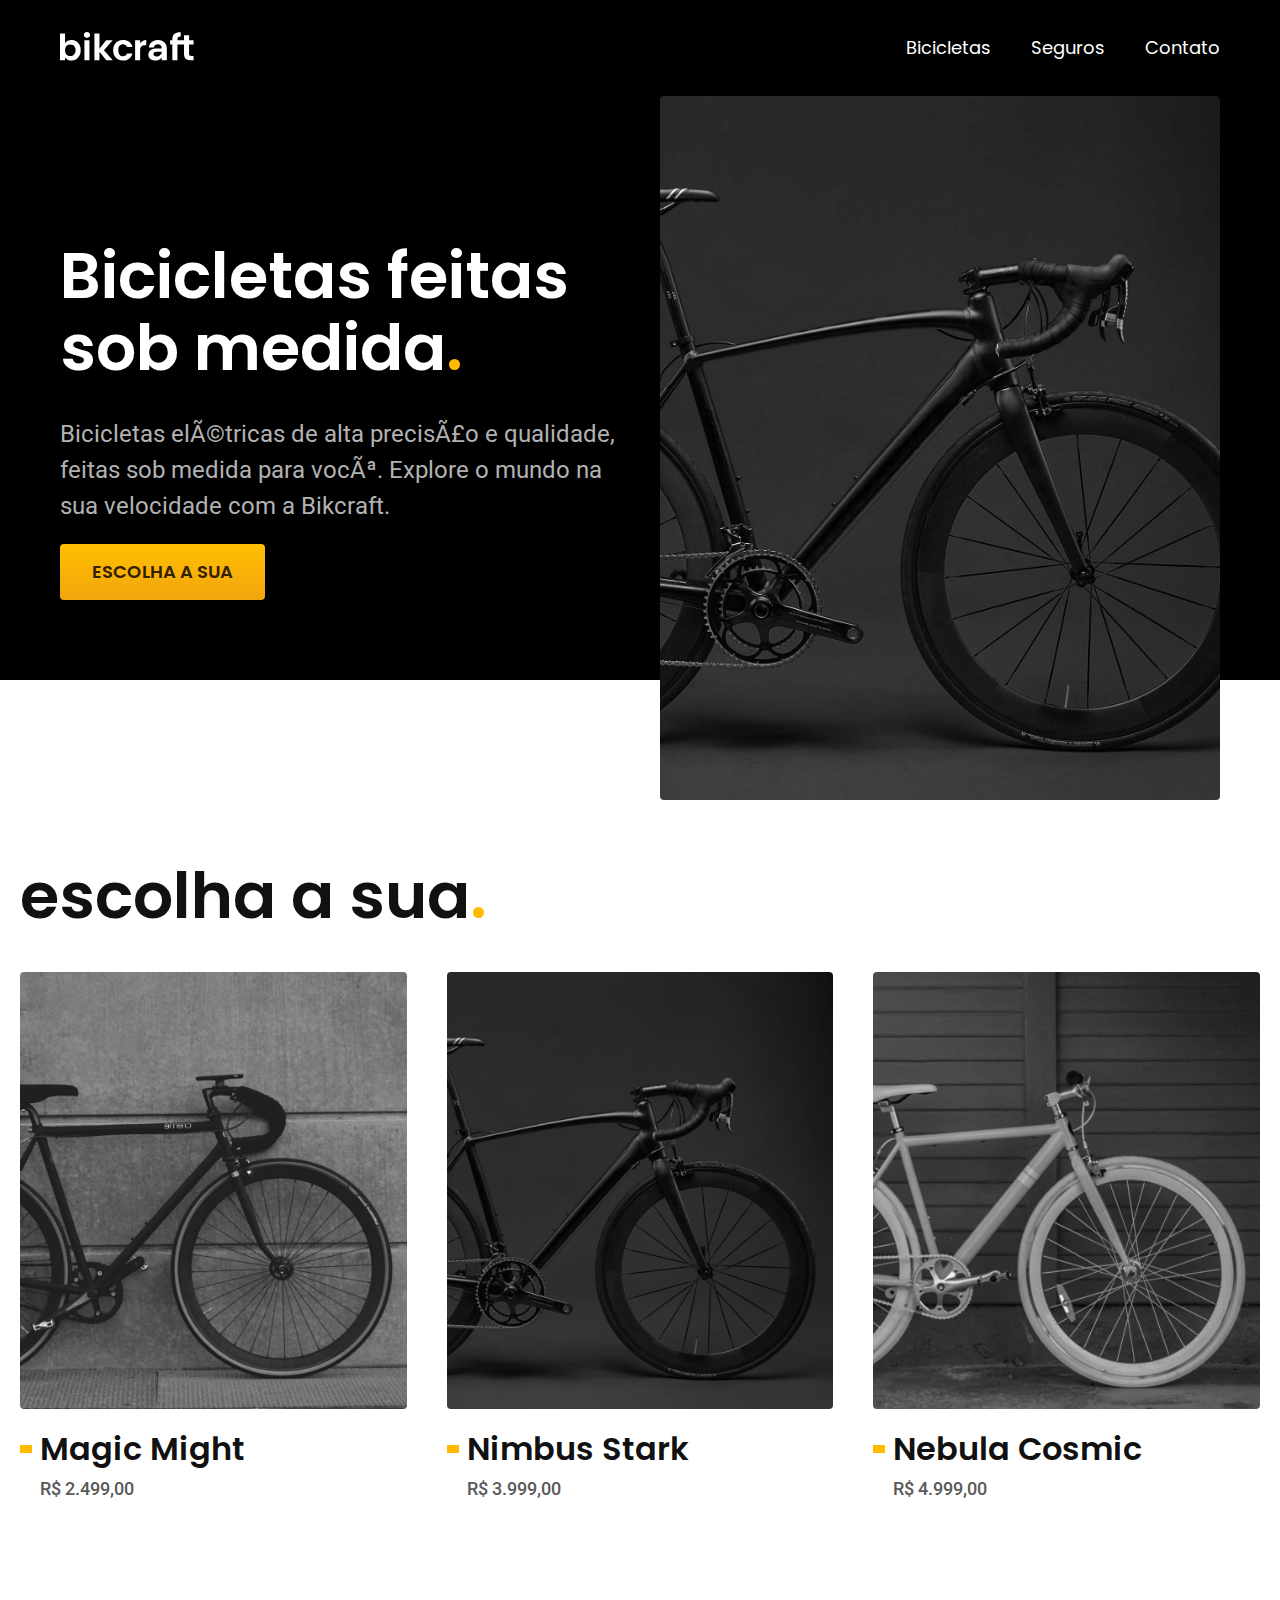
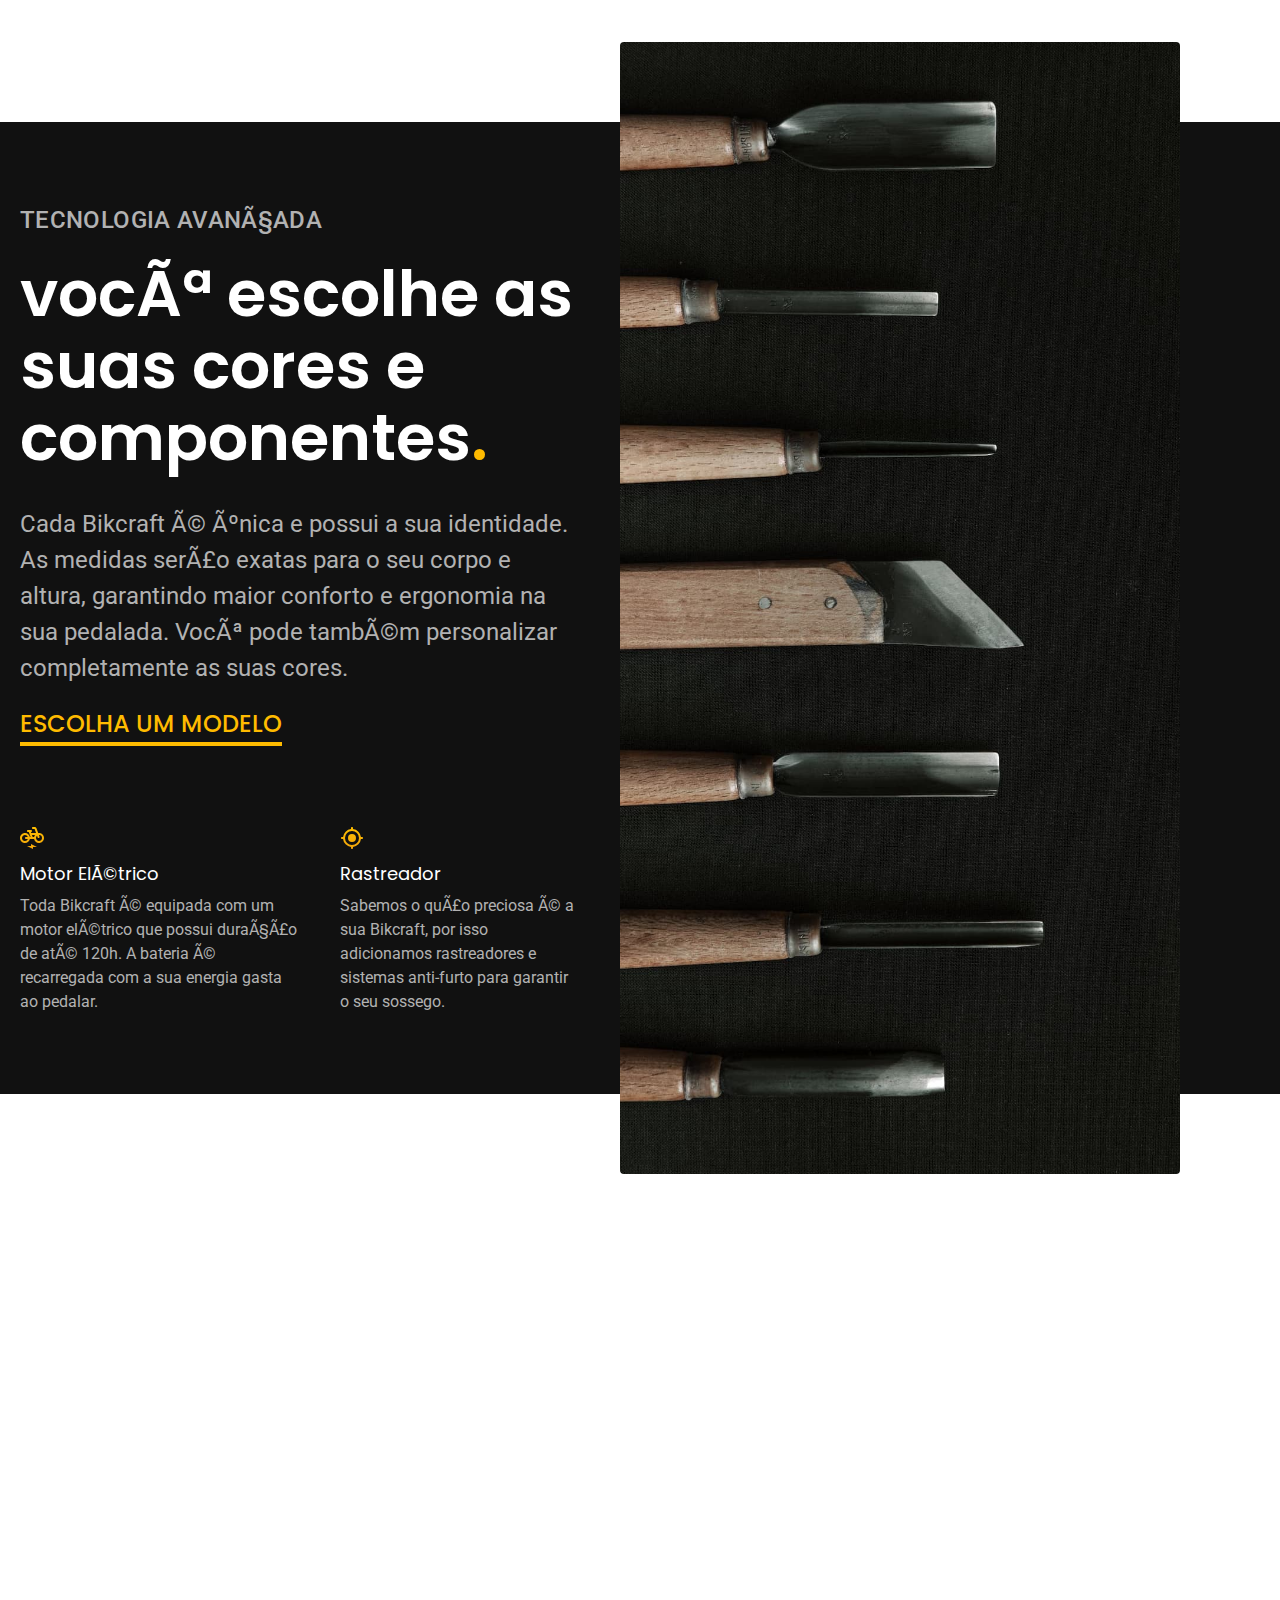
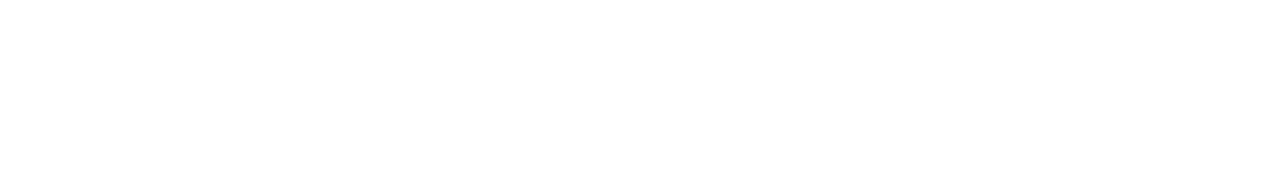
==== index.html @ 976c229e "tecnologia" ====
<!DOCTYPE html>
<html lang="pt-br">

<head>
    <meta charset="UFT-8">
    <meta name="viewport" content="width=device-width, initial-scale=1.0">
    <title>Bikcraft - Bicicletas Elétricas</title>
    <meta name="description" content="Bicicletas elétricas de alta precisão e qualidade, feitas sob medida para você. Explore o mundo na sua velocidade com a Bikcraft.">
    <link rel="stylesheet" href="./css/style.css">
    <link rel="preconnect" href="https://fonts.googleapis.com">
    <link rel="preconnect" href="https://fonts.gstatic.com" crossorigin>
    <link href="https://fonts.googleapis.com/css2?family=Poppins:wght@400;600&family=Roboto:wght@400;500&display=swap" rel="stylesheet">
</head>

<body>
    <header class="header-bg">
        <div class="header container">
            <a href="./"><img src="./img/bikcraft.svg" alt="Bikcraft"></a>

            <nav aria-label="primaria">
                <ul class="header-menu font-1-m cor-0">
                    <li><a href="./bicicletas.html">Bicicletas</a></li>
                    <li><a href="./seguros.html">Seguros</a></li>
                    <li><a href="./contato.html">Contato</a></li>
                </ul>
            </nav>
        </div>
    </header>

    <main class="introducao-bg">
        <div class="introducao container">
            <div class="introducao-conteudo">
                <h1 class="font-1-xxl cor-0">Bicicletas feitas sob medida<span class="cor-p1">.</span></h1>
                <p class="font-2-l cor-5">Bicicletas elétricas de alta precisão e qualidade, feitas sob medida para você. Explore o mundo na sua velocidade com a Bikcraft.</p>
                <a class="botao" href="./bicicletas.html">Escolha a sua</a>
            </div>

            <div class="introducao-imagem">
                <img src="./img/fotos/introducao.jpg" alt="Bicicleta elétrica preta.">
            </div>
        </div>
    </main>

    <article class="bicicletas-lista">
        <h2 class="container font-1-xxl">escolha a sua<span class="cor-p1">.</span></h2>

        <ul>
            <li>
                <a href="./bicicletas/magic.html">
                    <img src="./img/bicicletas/magic-home.jpg" alt="Bicicleta preta">
                    <h3 class="font-1-xl">Magic Might</h3>
                    <span class="font-2-m cor-8">R$ 2.499,00</span>
                </a>
            </li>

            <li>
                <a href="./bicicletas/nimbus.html">
                    <img src="./img/bicicletas/nimbus-home.jpg" alt="Bicicleta preta">
                    <h3 class="font-1-xl">Nimbus Stark</h3>
                    <span class="font-2-m cor-8">R$ 3.999,00</span>
                </a>
            </li>

            <li>
                <a href="./bicicletas/nebula.html">
                    <img src="./img/bicicletas/nebula-home.jpg" alt="Bicicleta preta">
                    <h3 class="font-1-xl">Nebula Cosmic</h3>
                    <span class="font-2-m cor-8">R$ 4.999,00</span>
                </a>
            </li>
        </ul>
    </article>

    <article class="tecnologia-bg">
        <div class="tecnologia container">
            <div class="tecnologia-conteudo">
                <span class="font-2-l-b cor-5">Tecnologia Avançada</span>
                <h2 class="font-1-xxl cor-0">você escolhe as suas cores e componentes<span class="cor-p1">.</span></h2>
                <p class="font-2-l cor-5">Cada Bikcraft é única e possui a sua identidade. As medidas serão exatas para o seu corpo e altura, garantindo maior conforto e ergonomia na sua pedalada. Você pode também personalizar completamente as suas cores.</p>
                <a class="link" href="./bicicletas.html">Escolha um modelo</a>
                <div class="tecnologia-vantagens">
                    <div>
                        <img src="./img/icones/eletrica.svg" alt="">
                        <h3 class="font-1-m cor-0">Motor Elétrico</h3>
                        <p class="font-2-s cor-5">Toda Bikcraft é equipada com um motor elétrico que possui duração de até 120h. A bateria é recarregada com a sua energia gasta ao pedalar.</p>
                    </div>
                    <div>
                        <img src="./img/icones/rastreador.svg" alt="">
                        <h3 class="font-1-m cor-0">Rastreador</h3>
                        <p class="font-2-s cor-5">Sabemos o quão preciosa é a sua Bikcraft, por isso adicionamos rastreadores e sistemas anti-furto para garantir o seu sossego.</p>
                    </div>
                </div>
            </div>
            <div class="tecnologia-imagem">
                <img src="./img/fotos/tecnologia.jpg" alt="">
            </div>
        </div>
    </article>
</body>

</html>
---- css/style.css ----
@import "./global/global.css";
@import "./utilidades/tipografia.css";
@import "./utilidades/cores.css";

@import "./global/header.css";

/* Utilidades */
@import "./utilidades/componentes.css";

/* Home */
@import "./home/introducao.css";
@import "./home/tecnologia.css";

/* Bicicletas */
@import "./bicicletas/bicicletas-lista.css";
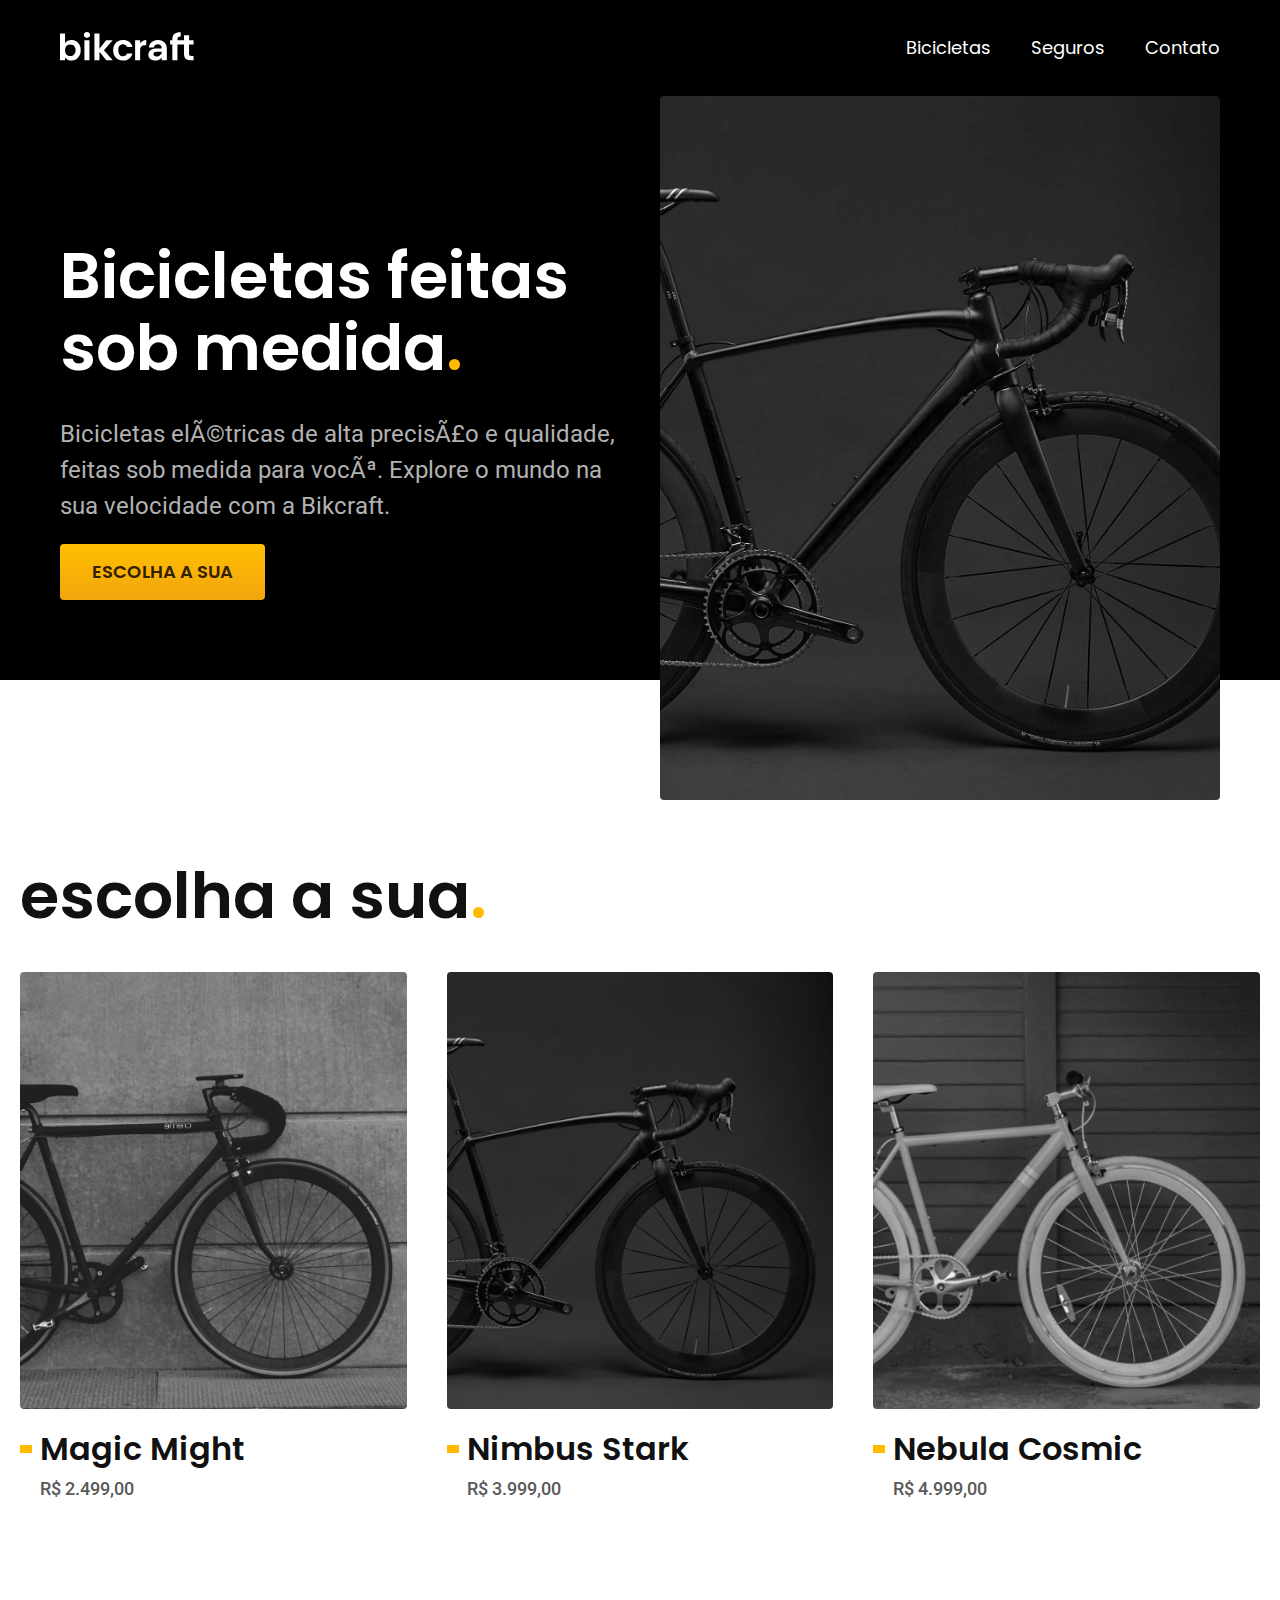
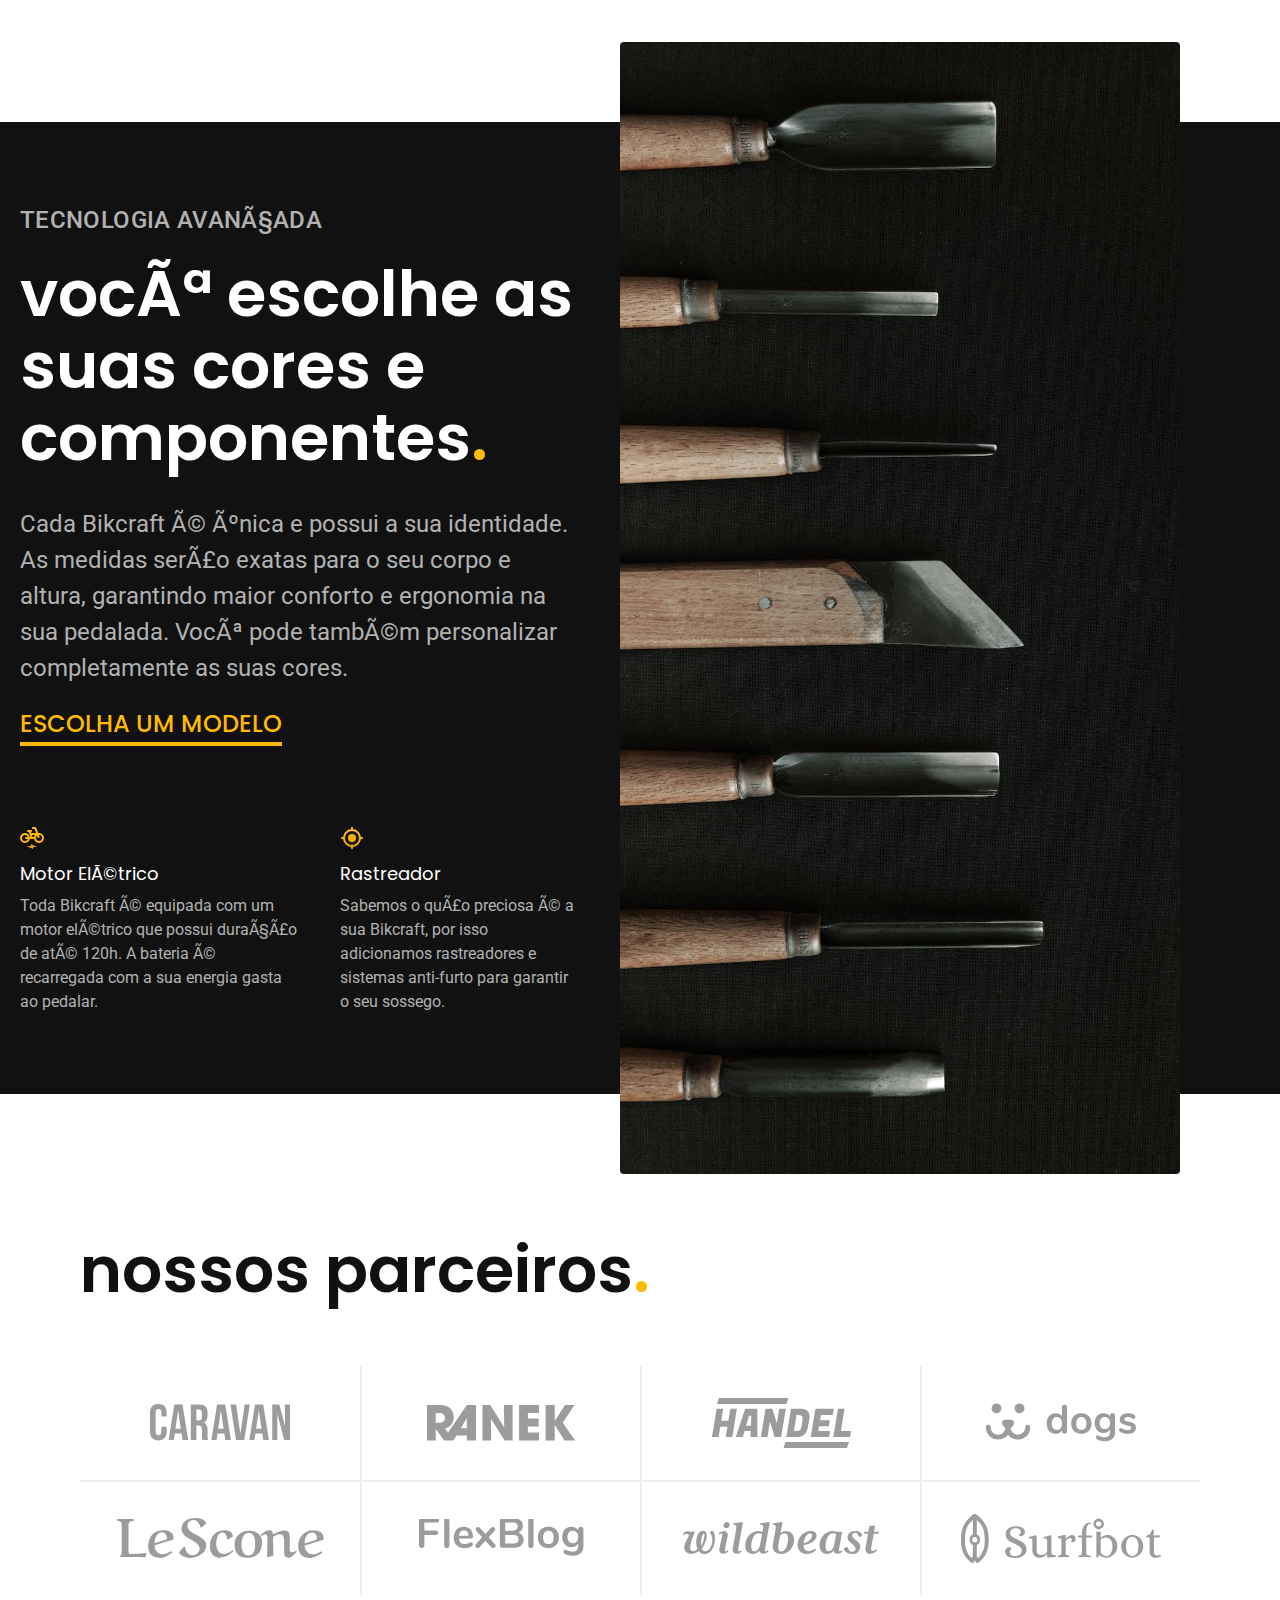
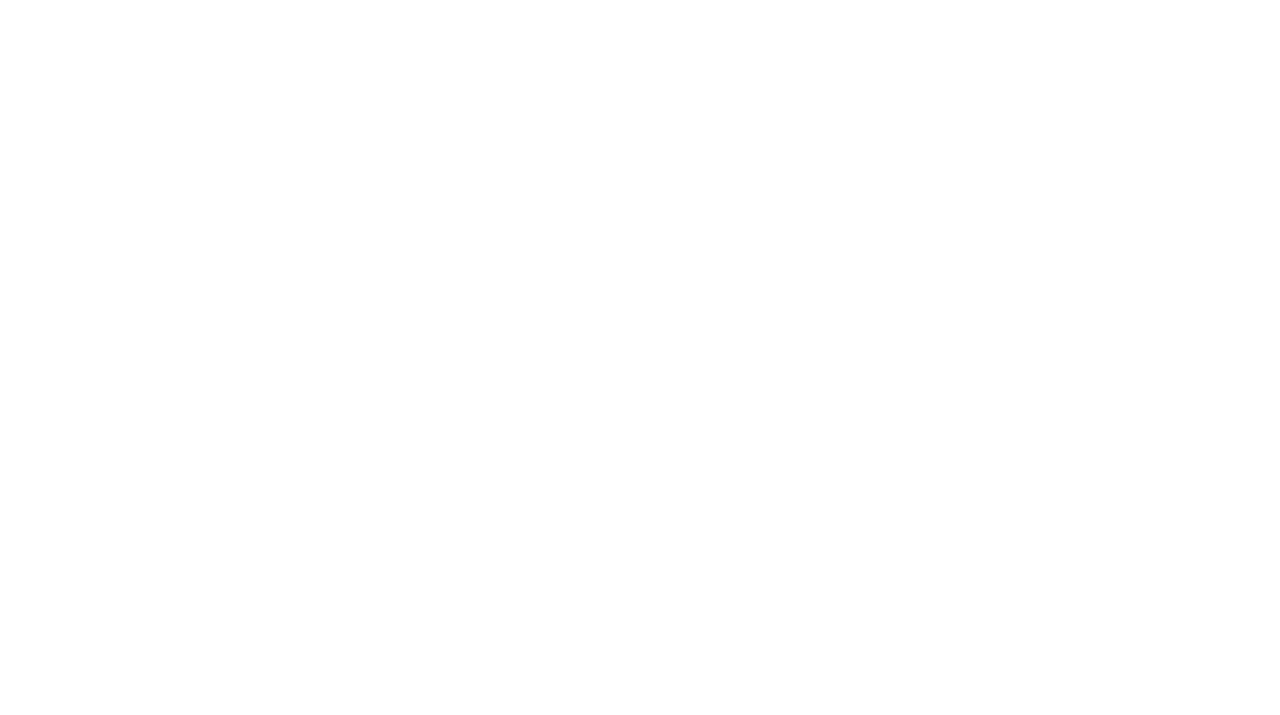
==== commit 1bd6bd9d: "parceiros" ====
--- a/index.html
+++ b/index.html
@@ -78,12 +78,14 @@
                 <h2 class="font-1-xxl cor-0">você escolhe as suas cores e componentes<span class="cor-p1">.</span></h2>
                 <p class="font-2-l cor-5">Cada Bikcraft é única e possui a sua identidade. As medidas serão exatas para o seu corpo e altura, garantindo maior conforto e ergonomia na sua pedalada. Você pode também personalizar completamente as suas cores.</p>
                 <a class="link" href="./bicicletas.html">Escolha um modelo</a>
+
                 <div class="tecnologia-vantagens">
                     <div>
                         <img src="./img/icones/eletrica.svg" alt="">
                         <h3 class="font-1-m cor-0">Motor Elétrico</h3>
                         <p class="font-2-s cor-5">Toda Bikcraft é equipada com um motor elétrico que possui duração de até 120h. A bateria é recarregada com a sua energia gasta ao pedalar.</p>
                     </div>
+
                     <div>
                         <img src="./img/icones/rastreador.svg" alt="">
                         <h3 class="font-1-m cor-0">Rastreador</h3>
@@ -91,11 +93,27 @@
                     </div>
                 </div>
             </div>
+
             <div class="tecnologia-imagem">
                 <img src="./img/fotos/tecnologia.jpg" alt="">
             </div>
         </div>
     </article>
+
+    <section class="parceiros" aria-label="Nossos parceiros">
+        <h2 class="container font-1-xxl">nossos parceiros<span class="cor-p1">.</span></h2>
+
+        <ul>
+            <li><img src="./img/parceiros/caravan.svg" alt="Caravan"></li>
+            <li><img src="./img/parceiros/ranek.svg" alt="Ranek"></li>
+            <li><img src="./img/parceiros/handel.svg" alt="Handel"></li>
+            <li><img src="./img/parceiros/dogs.svg" alt="Dogs"></li>
+            <li><img src="./img/parceiros/lescone.svg" alt="Lescone"></li>
+            <li><img src="./img/parceiros/flexblog.svg" alt="Flexblog"></li>
+            <li><img src="./img/parceiros/wildbeast.svg" alt="wildbeast"></li>
+            <li><img src="./img/parceiros/surfbot.svg" alt="Surfbot"></li>
+        </ul>
+    </section>
 </body>
 
 </html>--- a/css/style.css
+++ b/css/style.css
@@ -10,6 +10,7 @@
 /* Home */
 @import "./home/introducao.css";
 @import "./home/tecnologia.css";
+@import "./home/parceiros.css";
 
 /* Bicicletas */
 @import "./bicicletas/bicicletas-lista.css";
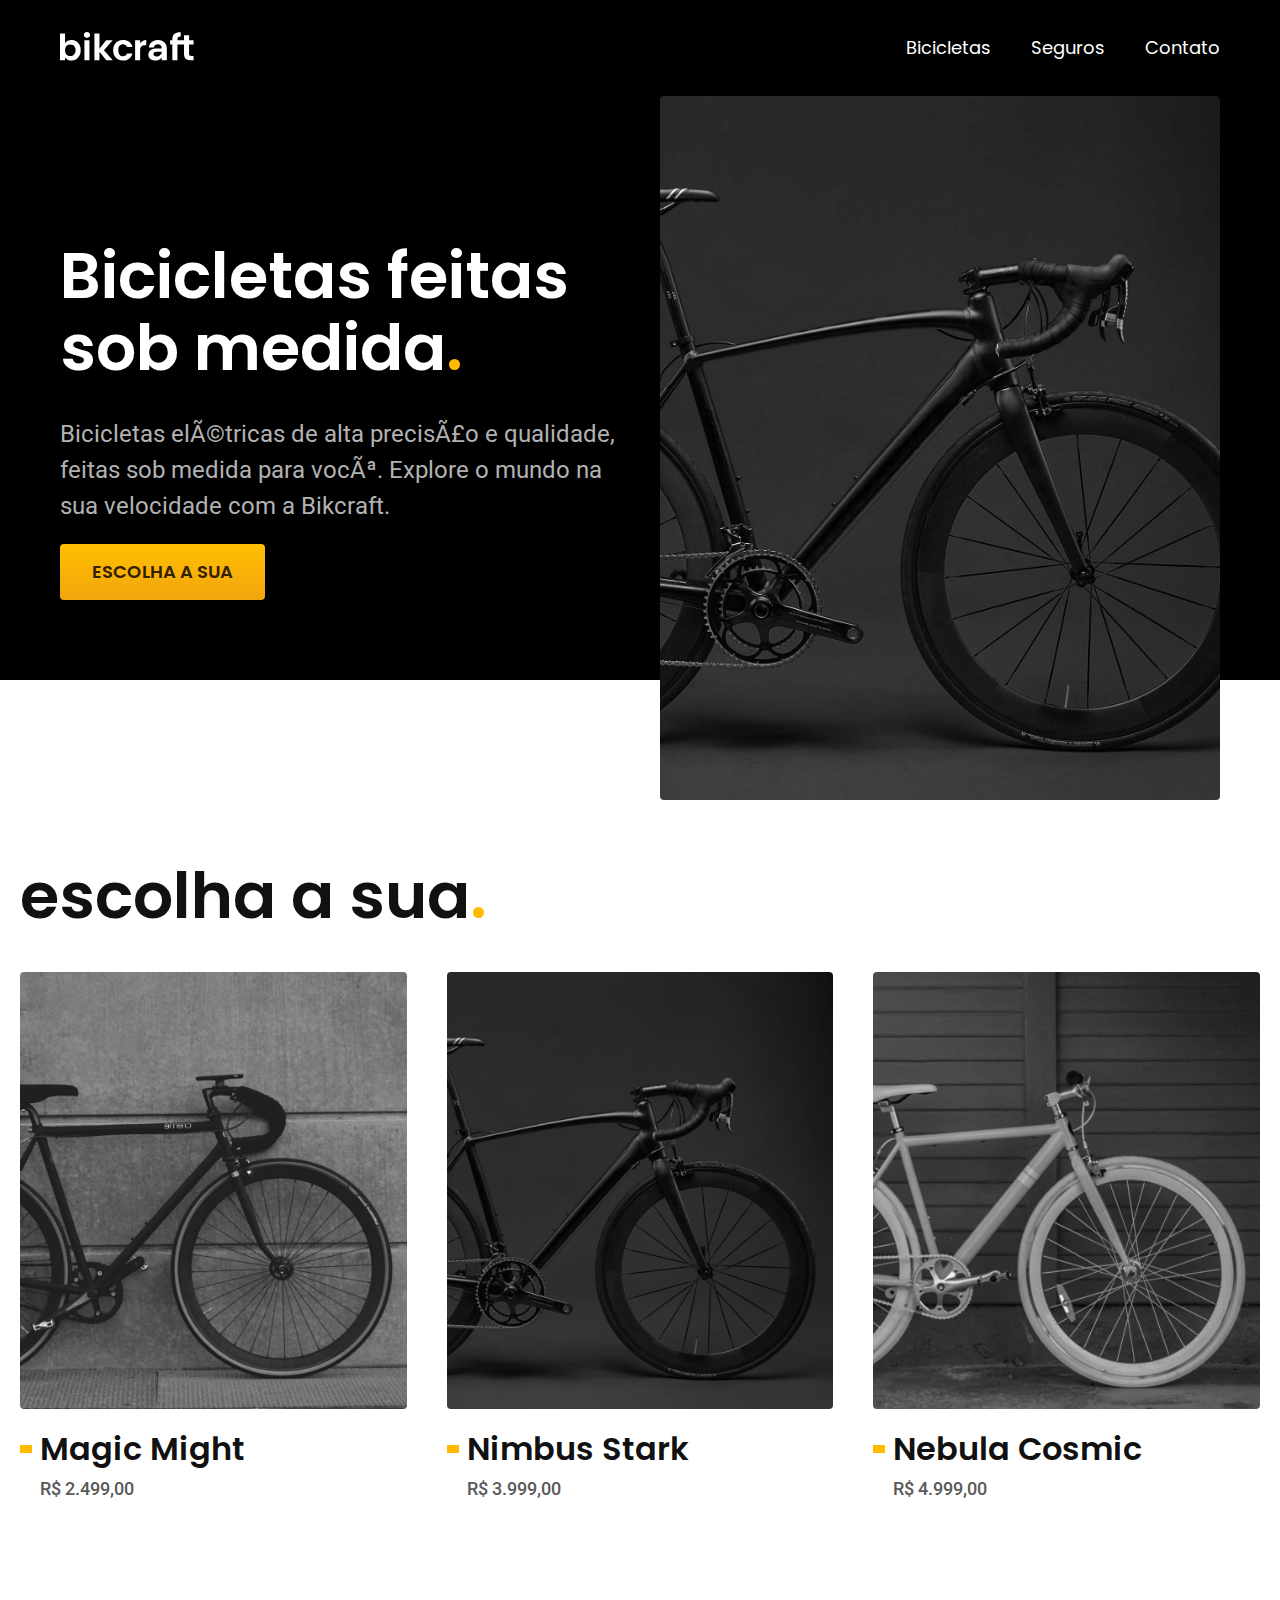
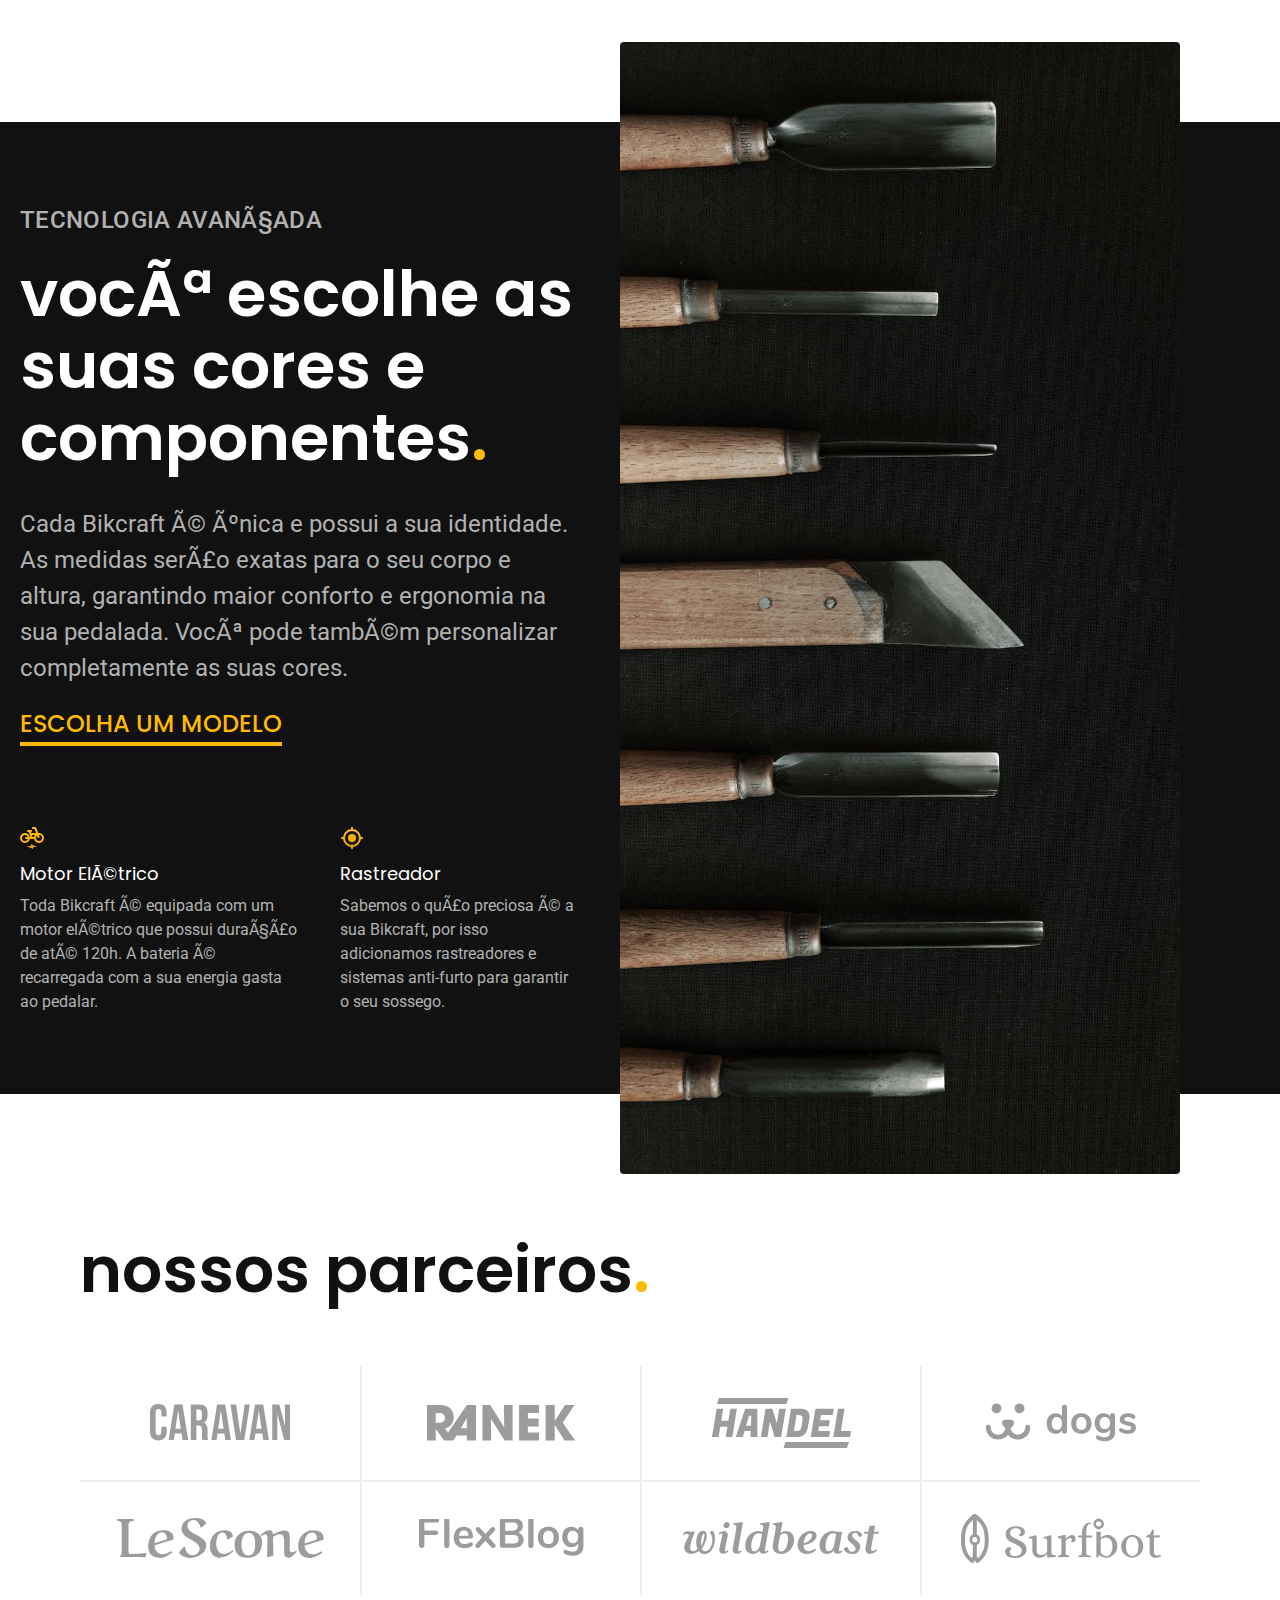
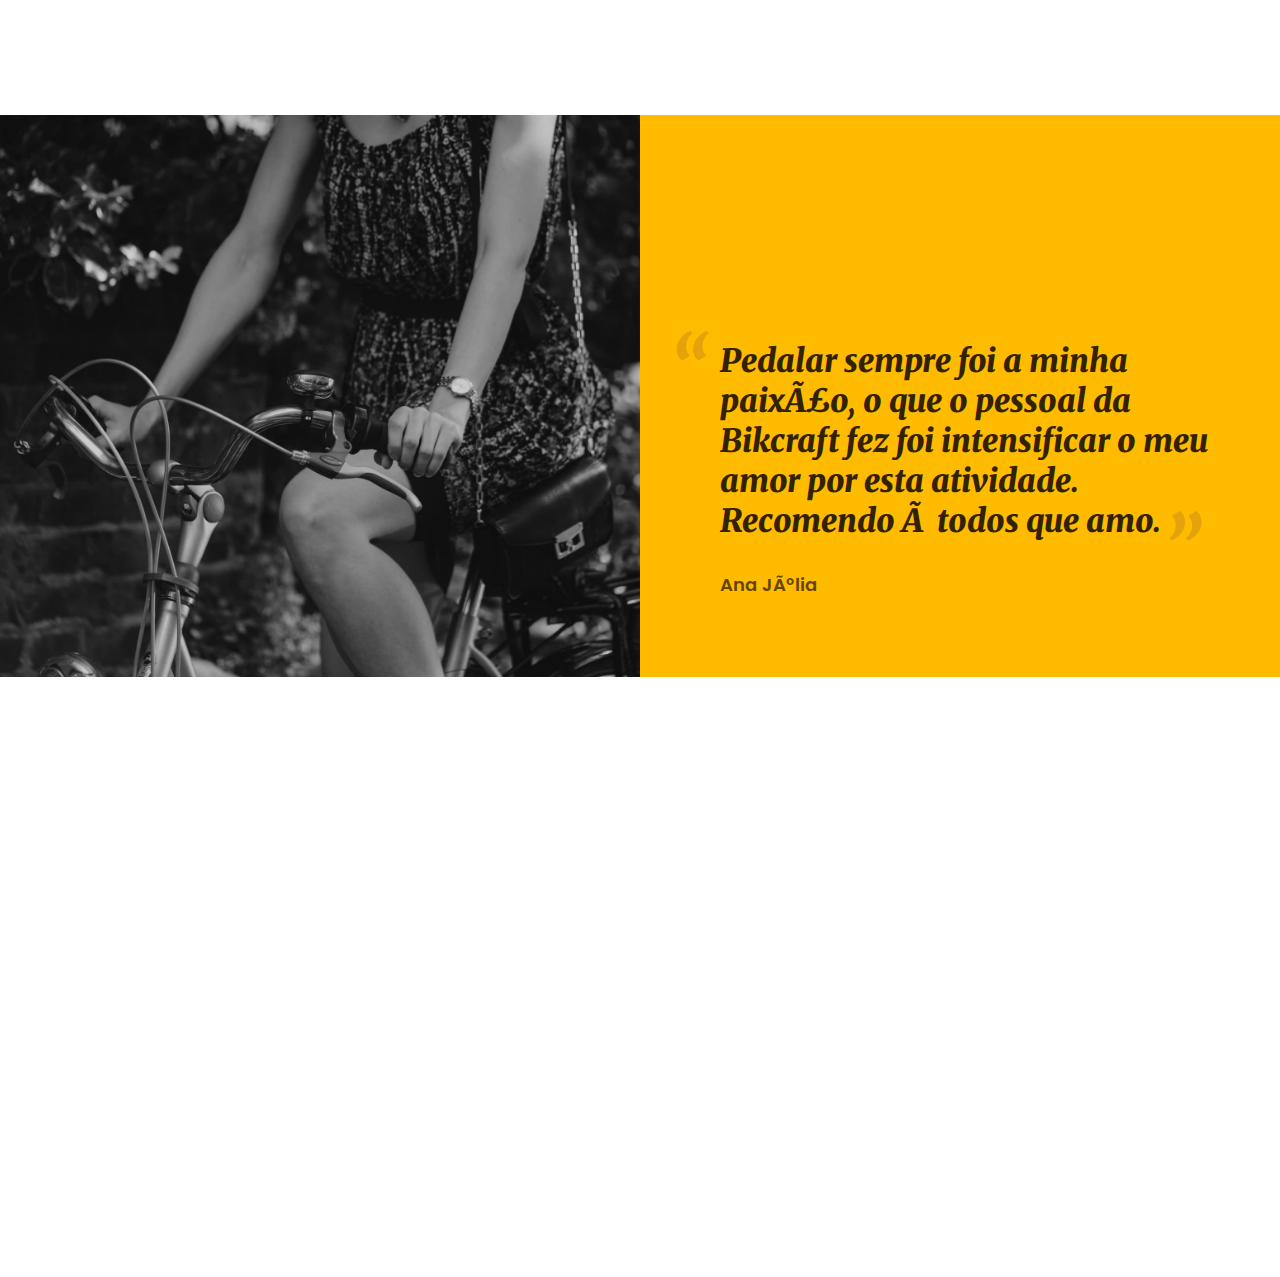
==== commit e387f278: "depoimento" ====
--- a/index.html
+++ b/index.html
@@ -6,10 +6,12 @@
     <meta name="viewport" content="width=device-width, initial-scale=1.0">
     <title>Bikcraft - Bicicletas Elétricas</title>
     <meta name="description" content="Bicicletas elétricas de alta precisão e qualidade, feitas sob medida para você. Explore o mundo na sua velocidade com a Bikcraft.">
+
     <link rel="stylesheet" href="./css/style.css">
+
     <link rel="preconnect" href="https://fonts.googleapis.com">
     <link rel="preconnect" href="https://fonts.gstatic.com" crossorigin>
-    <link href="https://fonts.googleapis.com/css2?family=Poppins:wght@400;600&family=Roboto:wght@400;500&display=swap" rel="stylesheet">
+    <link href="https://fonts.googleapis.com/css2?family=Merriweather:ital,wght@1,900&family=Poppins:wght@400;600&family=Roboto:wght@400;500&display=swap" rel="stylesheet">
 </head>
 
 <body>
@@ -114,6 +116,18 @@
             <li><img src="./img/parceiros/surfbot.svg" alt="Surfbot"></li>
         </ul>
     </section>
+
+    <section class="depoimento" aria-label="Depoimento">
+        <div>
+            <img src="./img/fotos/depoimento.jpg" alt="Pessoa pedalando uma Bikcraft">
+        </div>
+        <div class="depoimento-conteudo">
+            <blockquote class="font-1-xl cor-p5">
+                <p>Pedalar sempre foi a minha paixão, o que o pessoal da Bikcraft fez foi intensificar o meu amor por esta atividade. Recomendo à todos que amo.</p>
+            </blockquote>
+            <span class="font-1-m-b cor-p4">Ana Júlia</span>
+        </div>
+    </section>
 </body>
 
 </html>--- a/css/style.css
+++ b/css/style.css
@@ -11,6 +11,7 @@
 @import "./home/introducao.css";
 @import "./home/tecnologia.css";
 @import "./home/parceiros.css";
+@import "./home/depoimento.css";
 
 /* Bicicletas */
 @import "./bicicletas/bicicletas-lista.css";
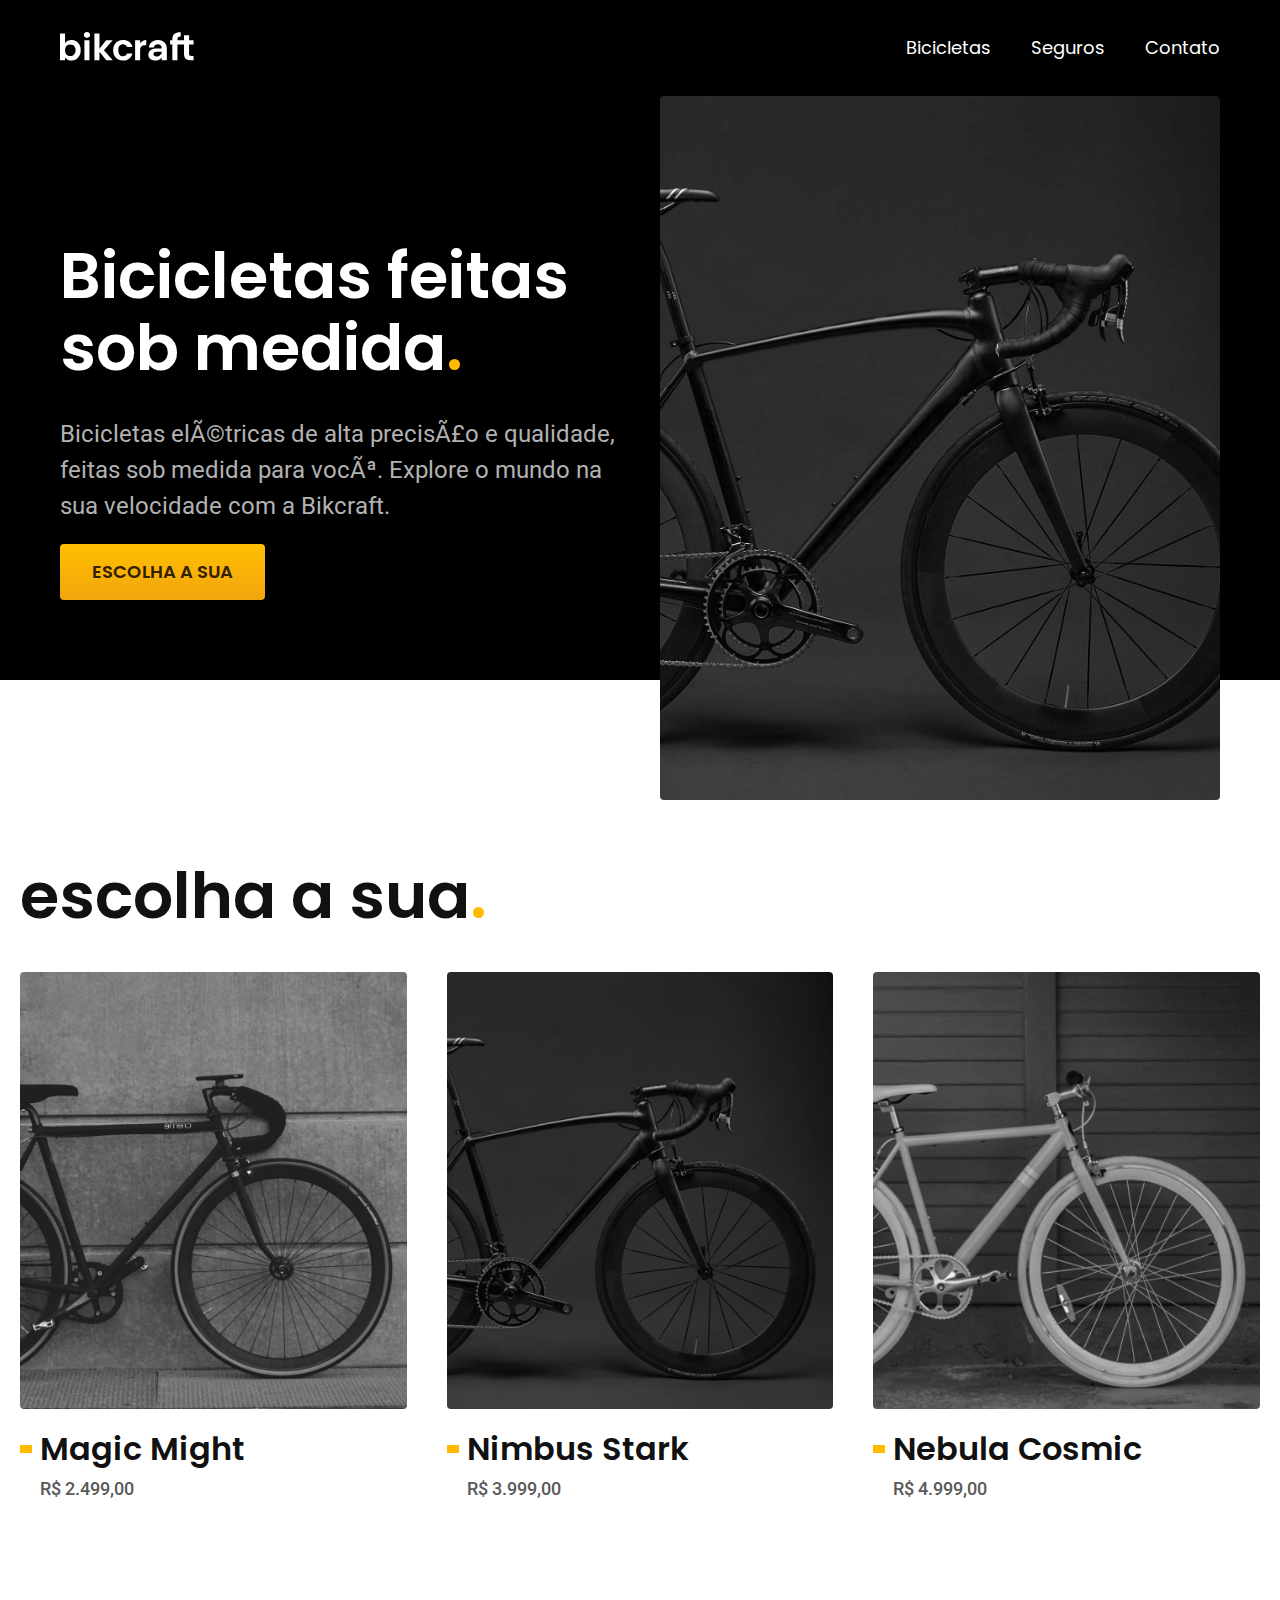
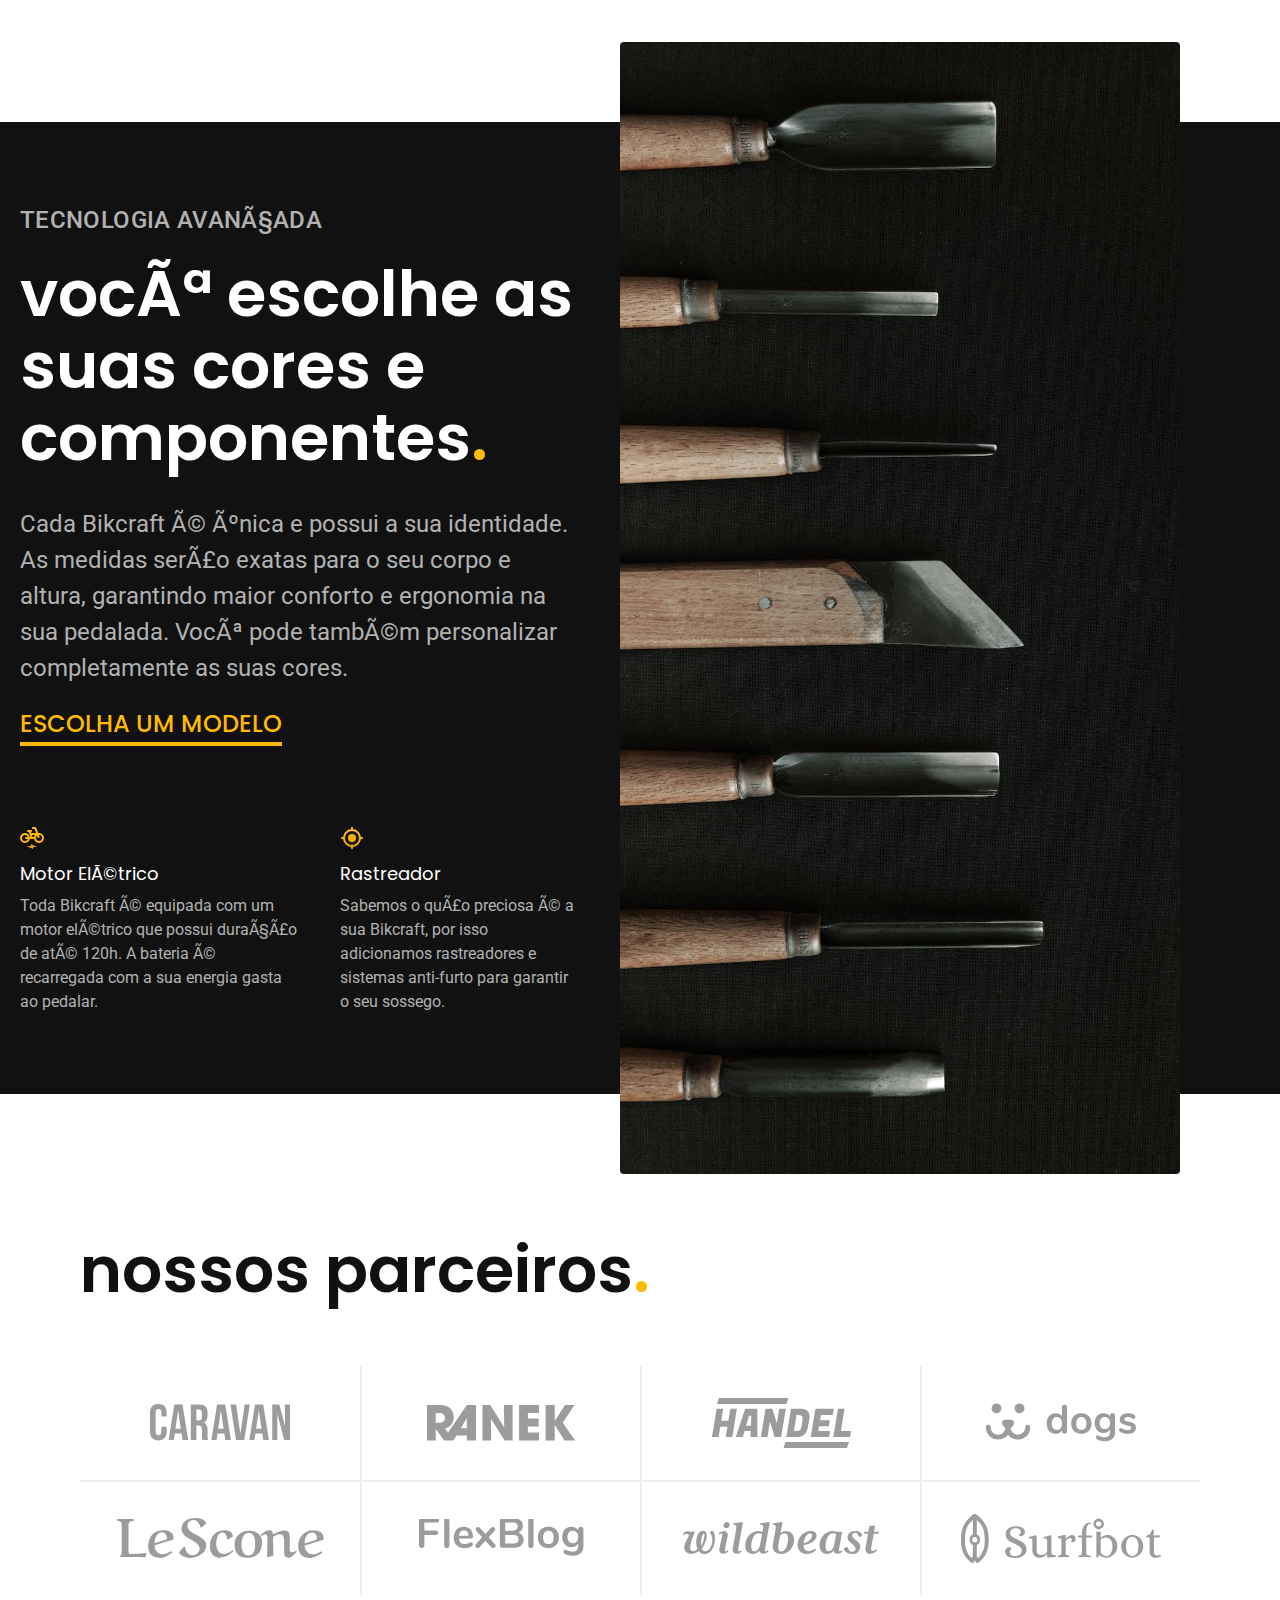
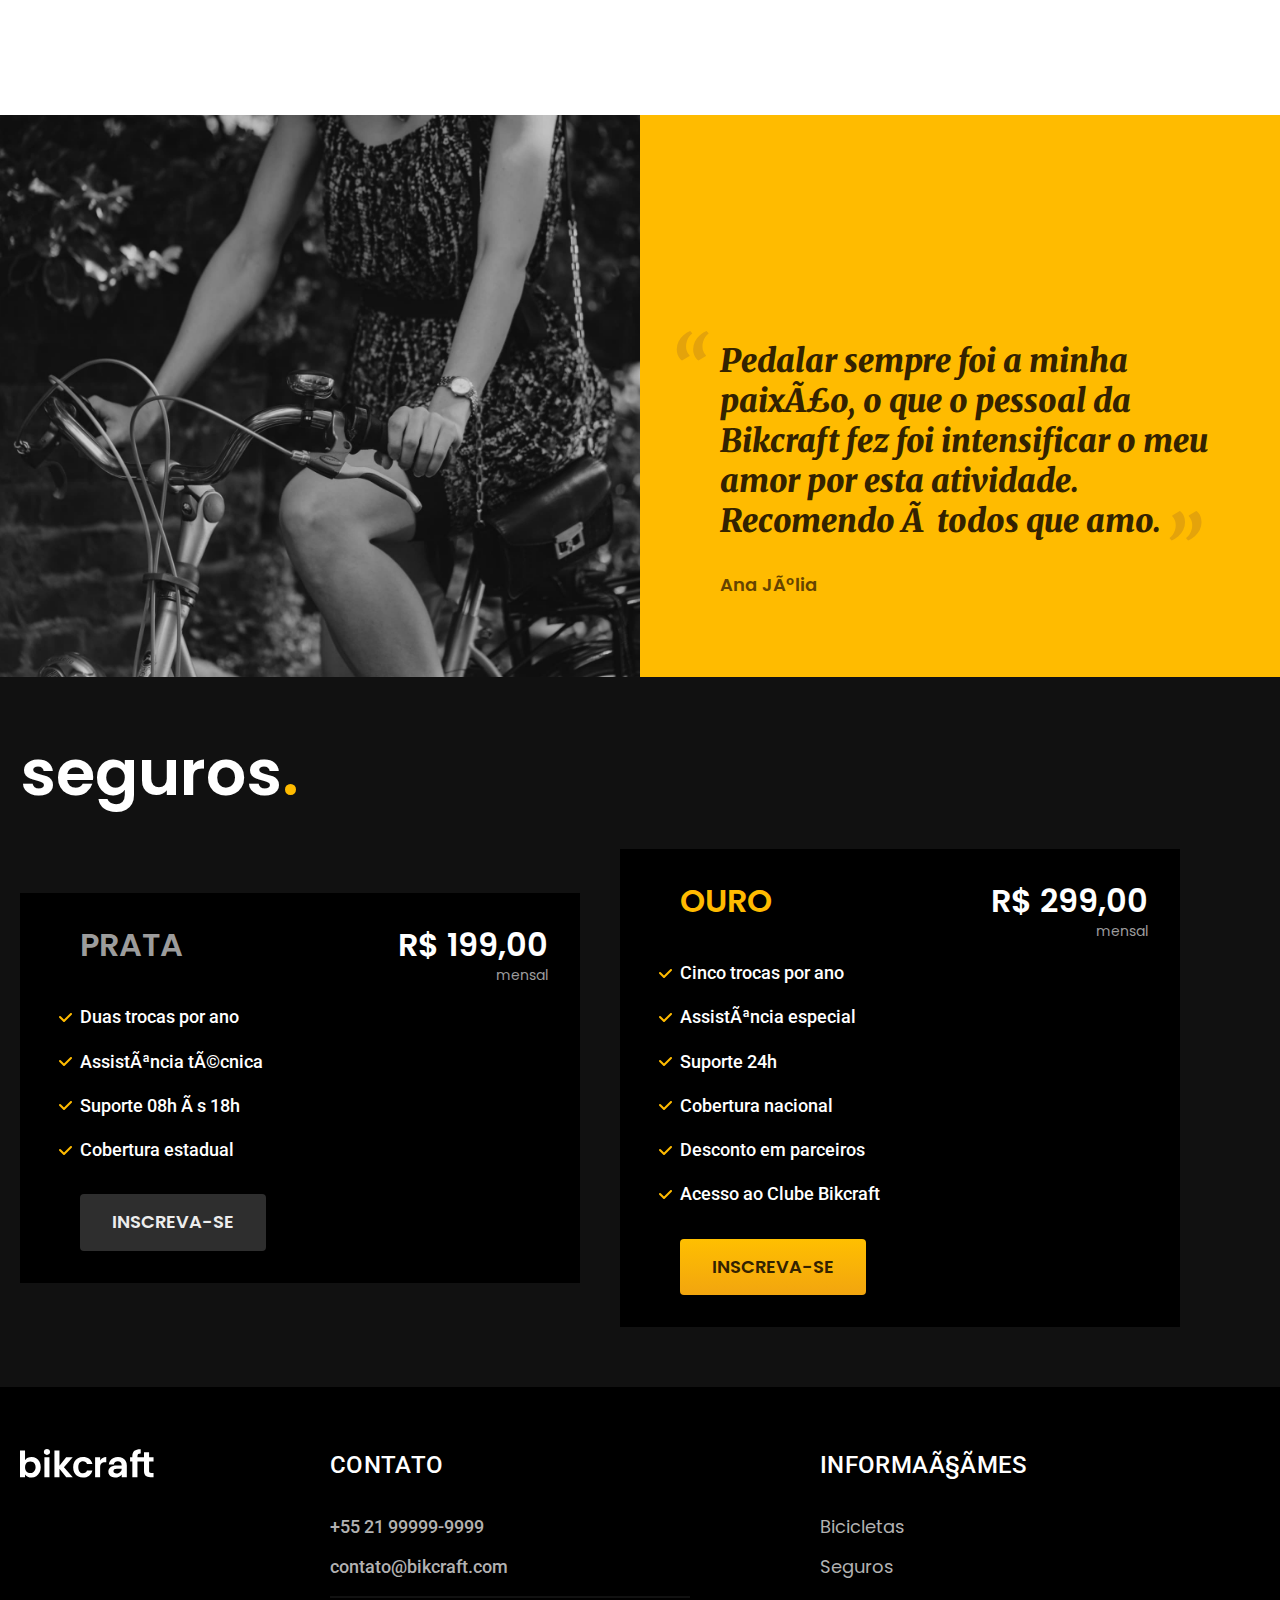
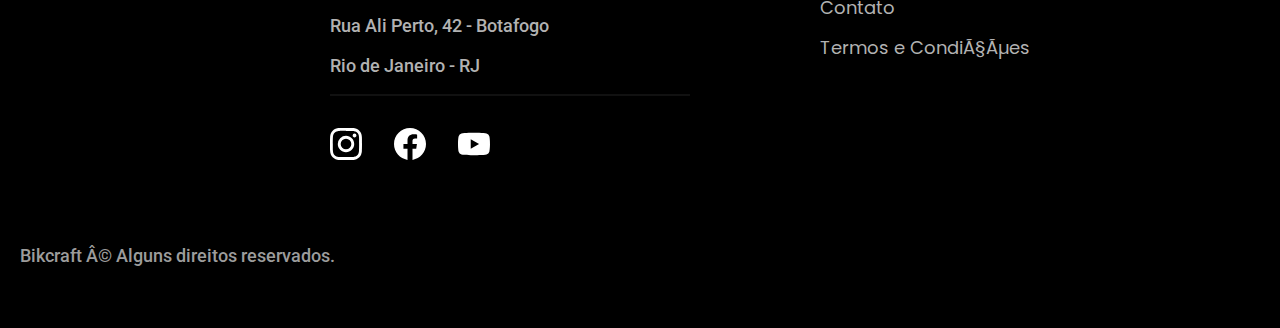
==== commit 3f63ff47: "seguros e footer" ====
--- a/index.html
+++ b/index.html
@@ -121,13 +121,88 @@
         <div>
             <img src="./img/fotos/depoimento.jpg" alt="Pessoa pedalando uma Bikcraft">
         </div>
+
         <div class="depoimento-conteudo">
             <blockquote class="font-1-xl cor-p5">
                 <p>Pedalar sempre foi a minha paixão, o que o pessoal da Bikcraft fez foi intensificar o meu amor por esta atividade. Recomendo à todos que amo.</p>
             </blockquote>
+
             <span class="font-1-m-b cor-p4">Ana Júlia</span>
         </div>
     </section>
+
+    <article class="seguros-bg">
+        <div class="seguros container">
+            <h2 class="font-1-xxl cor-0">seguros<span class="cor-p1">.</span></h2>
+
+            <div class="seguros-item">
+                <h3 class="font-1-xl cor-6">PRATA</h3>
+                <span class="font-1-xl cor-0">R$ 199,00 <span class="font-1-xs cor-6">mensal</span></span>
+
+                <ul class="font-2-m cor-0">
+                    <li>Duas trocas por ano</li>
+                    <li>Assistência técnica</li>
+                    <li>Suporte 08h às 18h</li>
+                    <li>Cobertura estadual</li>
+                </ul>
+                <a class="botao secundario" href="./orcamento.html">Inscreva-se</a>
+            </div>
+
+            <div class="seguros-item">
+                <h3 class="font-1-xl cor-p1">OURO</h3>
+                <span class="font-1-xl cor-0">R$ 299,00 <span class="font-1-xs cor-6">mensal</span></span>
+
+                <ul class="font-2-m cor-0">
+                    <li>Cinco trocas por ano</li>
+                    <li>Assistência especial</li>
+                    <li>Suporte 24h</li>
+                    <li>Cobertura nacional</li>
+                    <li>Desconto em parceiros</li>
+                    <li>Acesso ao Clube Bikcraft</li>
+                </ul>
+
+                <a class="botao" href="./orcamento.html">Inscreva-se</a>
+            </div>
+        </div>
+    </article>
+
+    <footer class="footer-bg">
+        <div class="footer container">
+            <img src="./img/bikcraft.svg" alt="Bikcraft">
+            <div class="footer-contato">
+                <h3 class="font-2-l-b cor-0">Contato</h3>
+                <ul class="font-2-m cor-5">
+                    <li><a href="tel:+5521999999999">+55 21 99999-9999</a></li>
+                    <li><a href="mailto:contato@bikcraft.com">contato@bikcraft.com</a></li>
+                    <li>Rua Ali Perto, 42 - Botafogo</li>
+                    <li>Rio de Janeiro - RJ</li>
+                </ul>
+                <div class="footer-redes">
+                    <a href="./">
+                        <img src="./img/redes/instagram.svg" alt="Instagram">
+                    </a>
+                    <a href="./">
+                        <img src="./img/redes/facebook.svg" alt="Facebook">
+                    </a>
+                    <a href="./">
+                        <img src="./img/redes/youtube.svg" alt="YouTube">
+                    </a>
+                </div>
+            </div>
+            <div class="footer-informacoes">
+                <h3 class="font-2-l-b cor-0">Informações</h3>
+                <nav>
+                    <ul class="font-1-m cor-5">
+                        <li><a href="./bicicletas.html">Bicicletas</a></li>
+                        <li><a href="./seguros.html">Seguros</a></li>
+                        <li><a href="./contato.html">Contato</a></li>
+                        <li><a href="./termos.html">Termos e Condições</a></li>
+                    </ul>
+                </nav>
+            </div>
+            <p class="footer-copy font-2-m cor-6">Bikcraft © Alguns direitos reservados.</p>
+        </div>
+    </footer>
 </body>
 
 </html>--- a/css/style.css
+++ b/css/style.css
@@ -3,6 +3,7 @@
 @import "./utilidades/cores.css";
 
 @import "./global/header.css";
+@import "./global/footer.css";
 
 /* Utilidades */
 @import "./utilidades/componentes.css";
@@ -15,3 +16,6 @@
 
 /* Bicicletas */
 @import "./bicicletas/bicicletas-lista.css";
+
+/* Seguros */
+@import "./seguros/seguros.css";
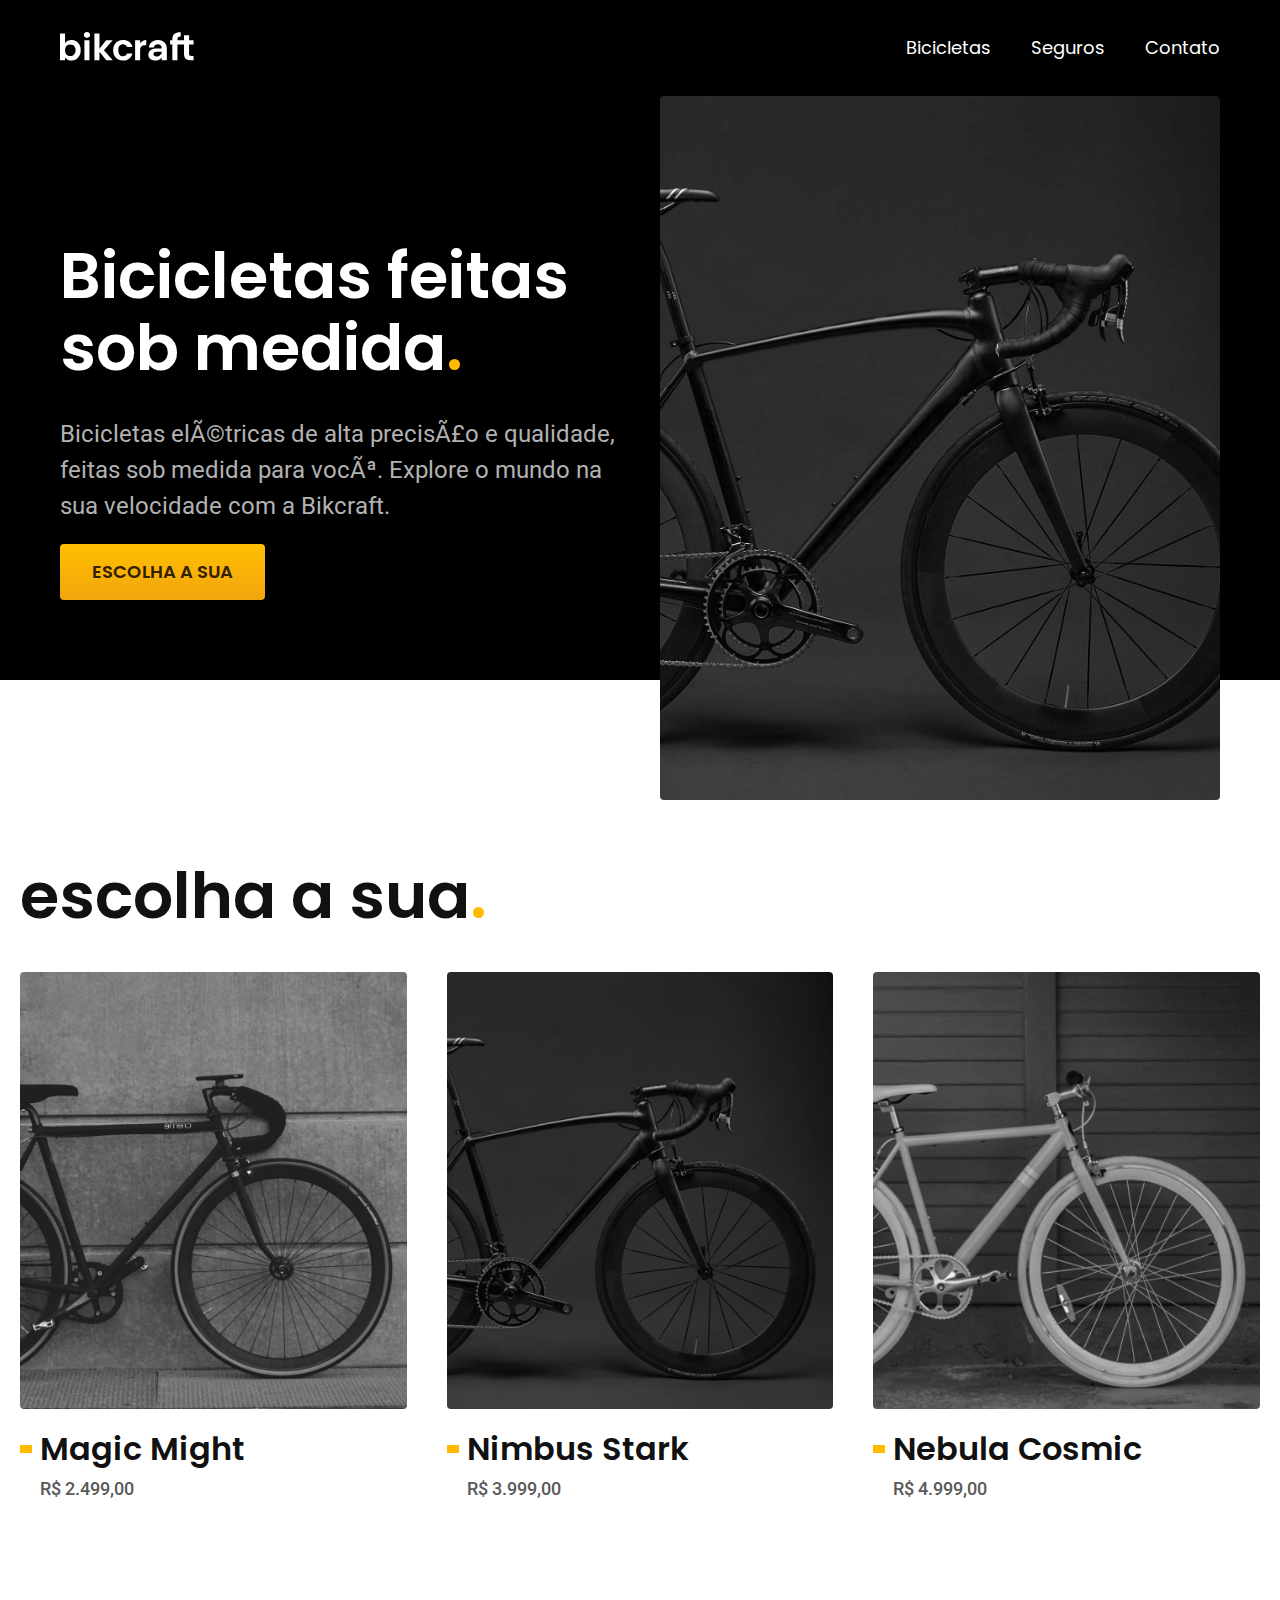
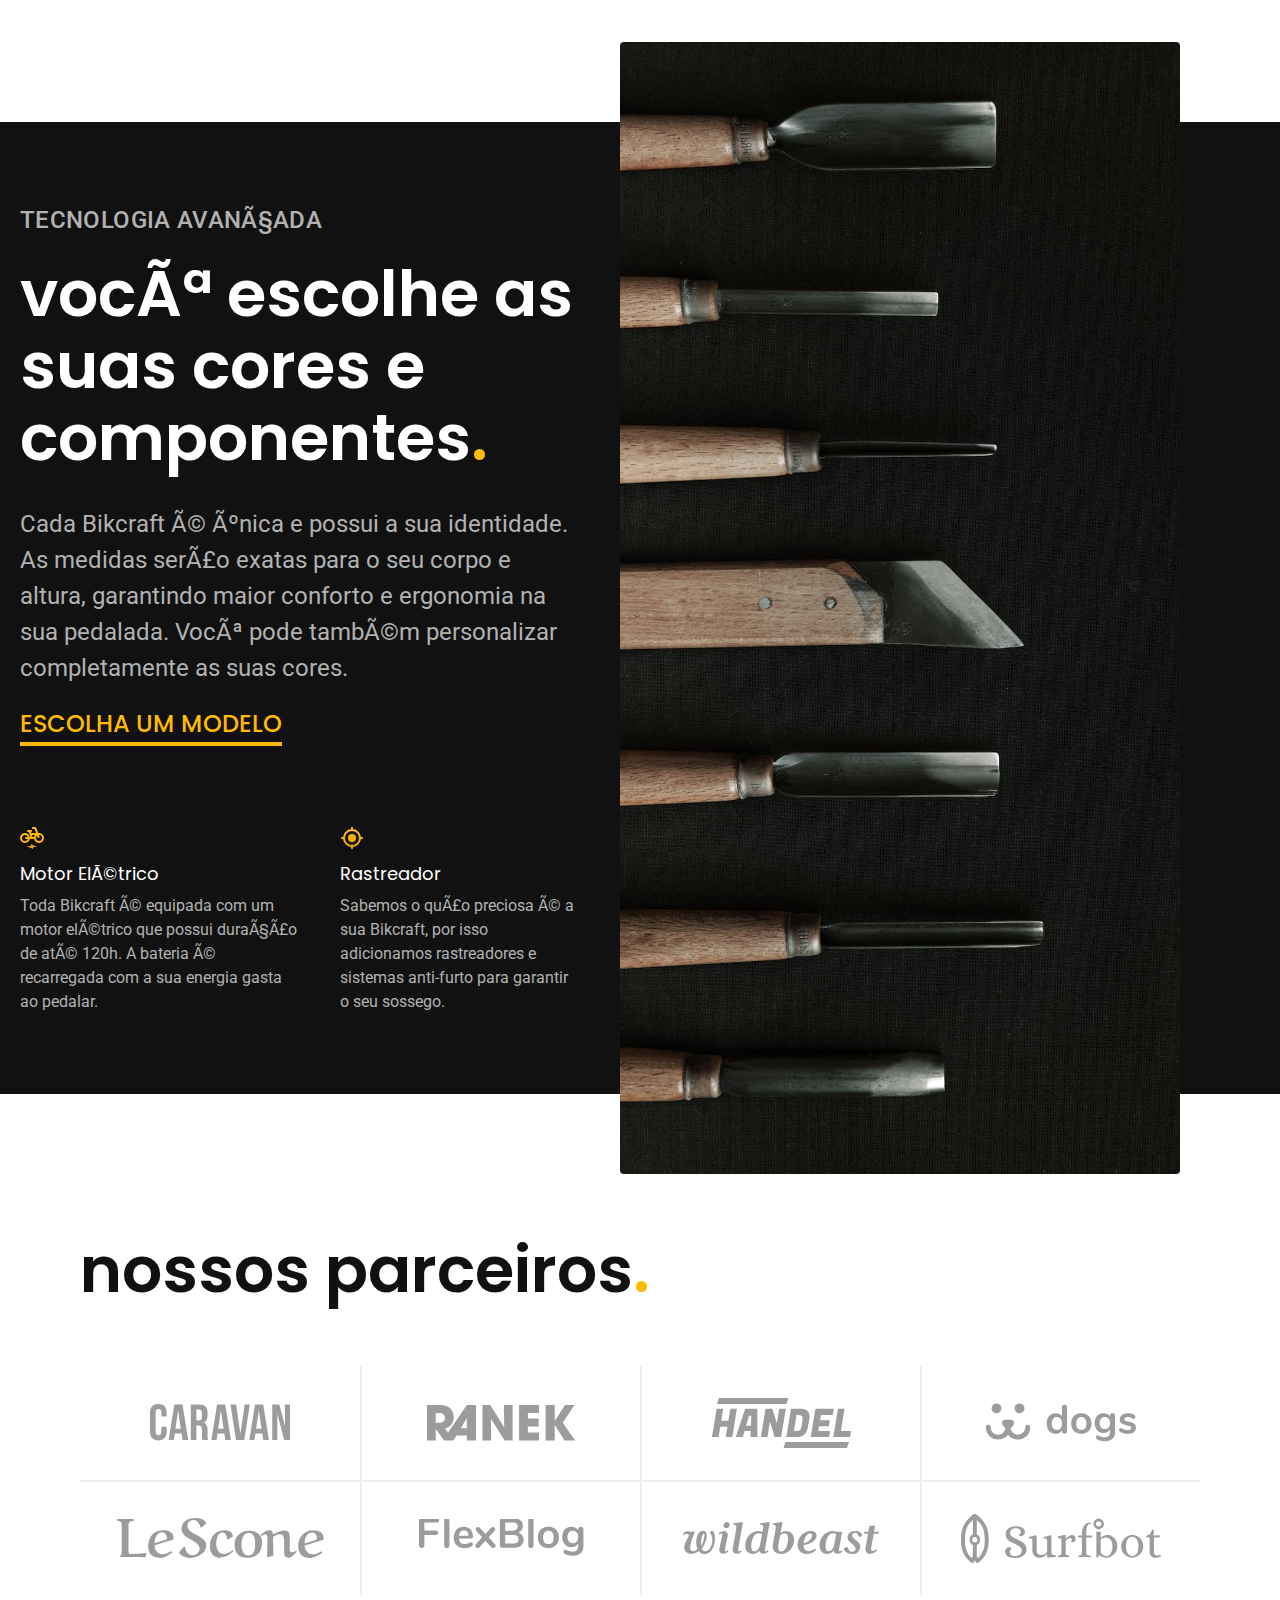
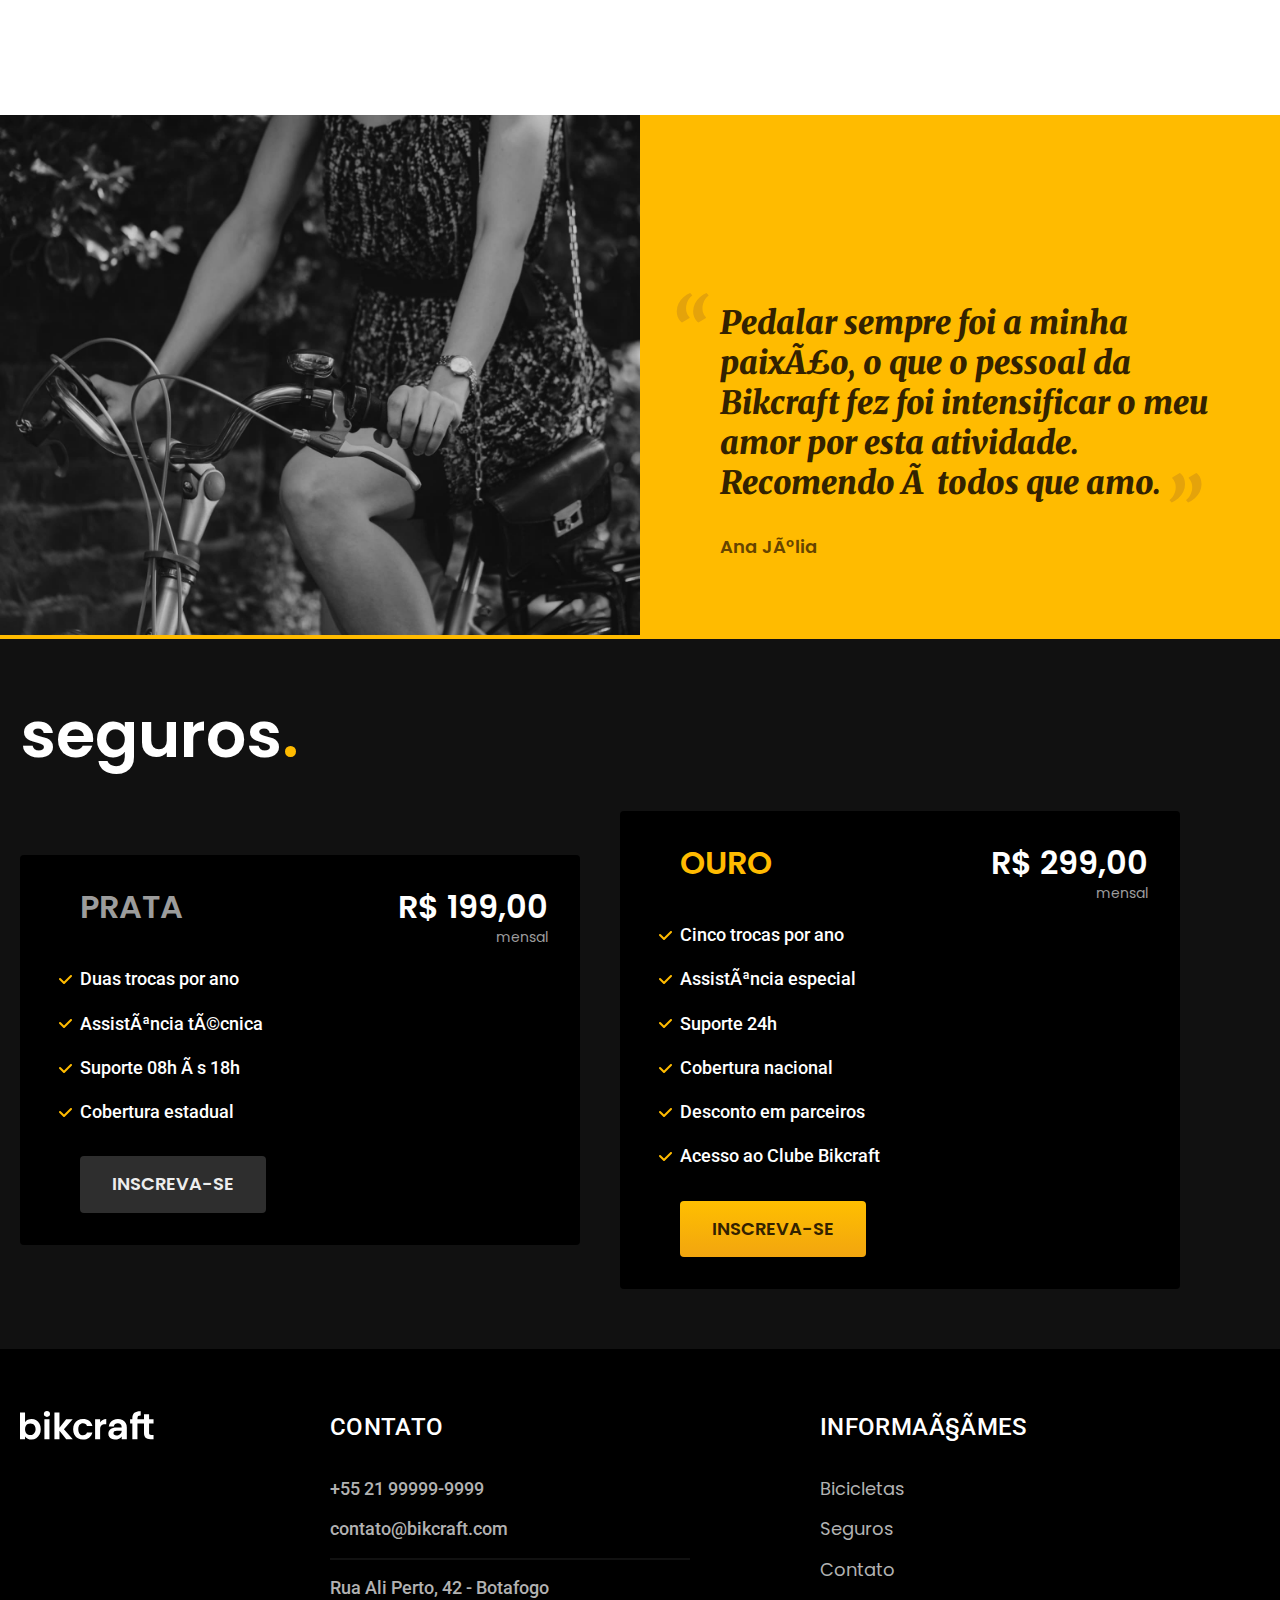
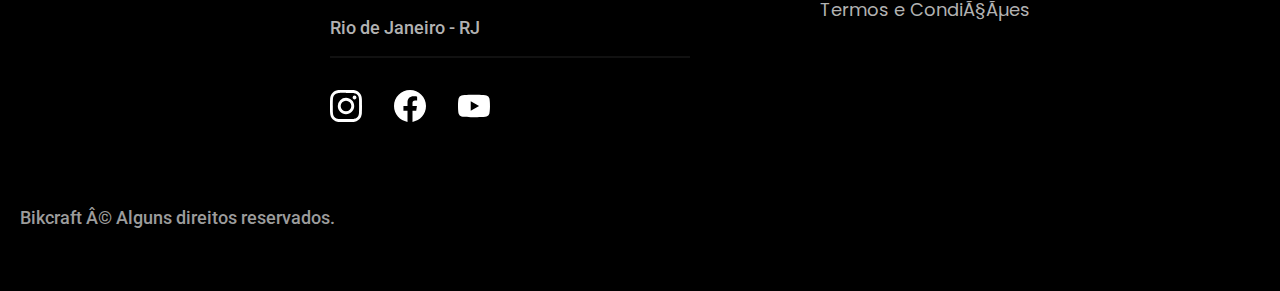
==== commit 9f8d405f: "otimizações" ====
--- a/index.html
+++ b/index.html
@@ -7,6 +7,7 @@
     <title>Bikcraft - Bicicletas Elétricas</title>
     <meta name="description" content="Bicicletas elétricas de alta precisão e qualidade, feitas sob medida para você. Explore o mundo na sua velocidade com a Bikcraft.">
 
+    <link rel="preload" href="./css/style.css" as="style">
     <link rel="stylesheet" href="./css/style.css">
 
     <link rel="preconnect" href="https://fonts.googleapis.com">
@@ -17,7 +18,7 @@
 <body>
     <header class="header-bg">
         <div class="header container">
-            <a href="./"><img src="./img/bikcraft.svg" alt="Bikcraft"></a>
+            <a href="./"><img src="./img/bikcraft.svg" width="136" height="32" alt="Bikcraft"></a>
 
             <nav aria-label="primaria">
                 <ul class="header-menu font-1-m cor-0">
@@ -37,9 +38,10 @@
                 <a class="botao" href="./bicicletas.html">Escolha a sua</a>
             </div>
 
-            <div class="introducao-imagem">
-                <img src="./img/fotos/introducao.jpg" alt="Bicicleta elétrica preta.">
-            </div>
+            <picture>
+                <source media="(max-width: 800px)" srcset="./img/bicicletas/nimbus.jpg">
+                <img src="./img/fotos/introducao.jpg" width="1280" height="1600" alt="Bicicleta elétrica preta.">
+            </picture>
         </div>
     </main>
 
--- a/css/style.css
+++ b/css/style.css
@@ -7,6 +7,7 @@
 
 /* Utilidades */
 @import "./utilidades/componentes.css";
+@import "./utilidades/formulario.css";
 
 /* Home */
 @import "./home/introducao.css";
@@ -16,6 +17,23 @@
 
 /* Bicicletas */
 @import "./bicicletas/bicicletas-lista.css";
+@import "./bicicletas/bicicletas.css";
+
+/* Bicicleta */
+@import "./bicicleta/bicicleta.css";
+@import "./bicicleta/seguro.css";
 
 /* Seguros */
 @import "./seguros/seguros.css";
+@import "./seguros/vantagens.css";
+@import "./seguros/perguntas.css";
+
+/* Contato */
+@import "./contato/contato.css";
+@import "./contato/lojas.css";
+
+/* Orçamento */
+@import "./orcamento/orcamento.css";
+
+/* Termos */
+@import "./termos/termos.css";
--- a/css/style.css
+++ b/css/style.css
@@ -7,6 +7,7 @@
 
 /* Utilidades */
 @import "./utilidades/componentes.css";
+@import "./utilidades/formulario.css";
 
 /* Home */
 @import "./home/introducao.css";
@@ -16,6 +17,23 @@
 
 /* Bicicletas */
 @import "./bicicletas/bicicletas-lista.css";
+@import "./bicicletas/bicicletas.css";
+
+/* Bicicleta */
+@import "./bicicleta/bicicleta.css";
+@import "./bicicleta/seguro.css";
 
 /* Seguros */
 @import "./seguros/seguros.css";
+@import "./seguros/vantagens.css";
+@import "./seguros/perguntas.css";
+
+/* Contato */
+@import "./contato/contato.css";
+@import "./contato/lojas.css";
+
+/* Orçamento */
+@import "./orcamento/orcamento.css";
+
+/* Termos */
+@import "./termos/termos.css";
